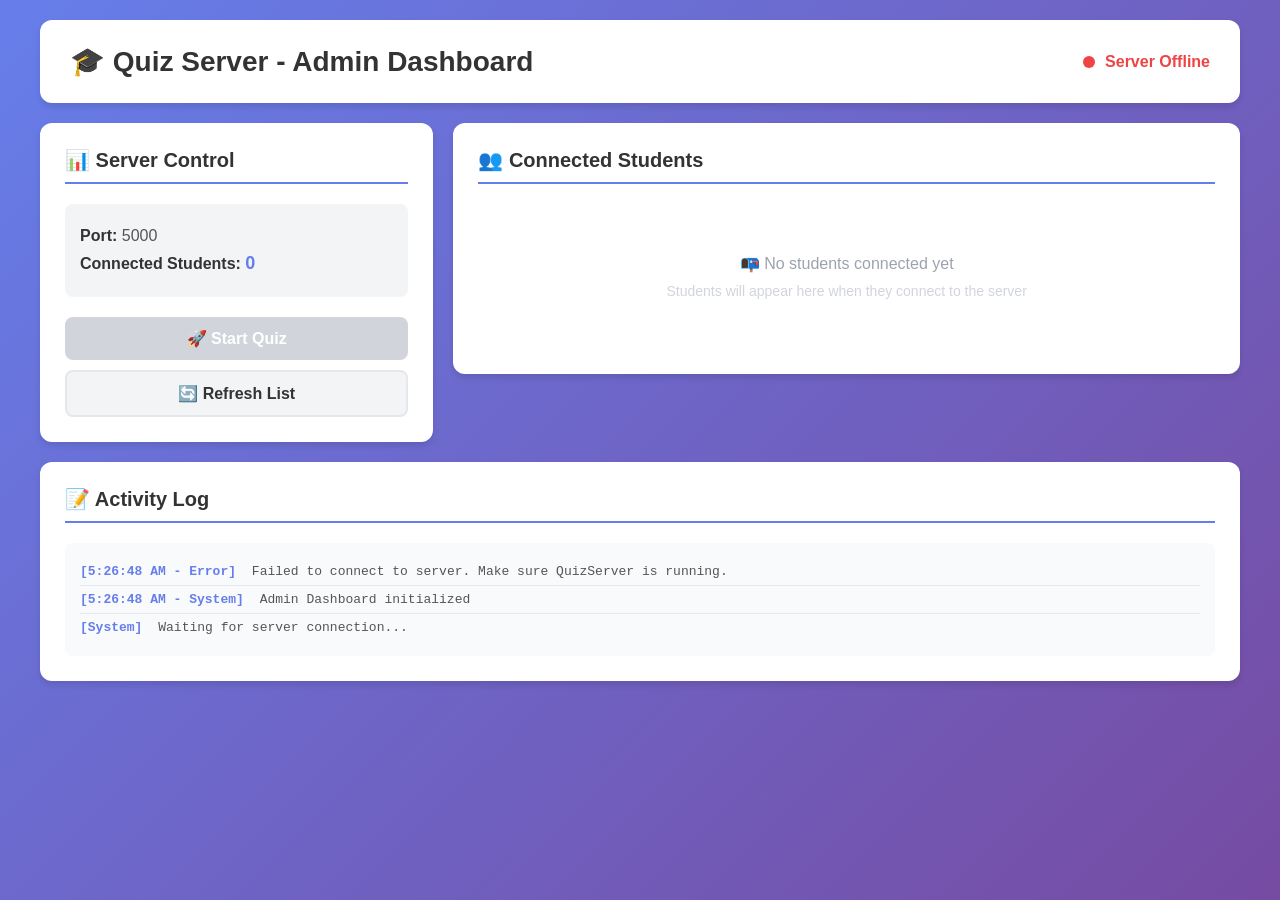
==== frontend/index.html @ bc6ba9d6 "Create admindashboard.html" ====
<!DOCTYPE html>
<html lang="en">
<head>
    <meta charset="UTF-8">
    <meta name="viewport" content="width=device-width, initial-scale=1.0">
    <title>Admin Dashboard - Quiz Server</title>
    <link rel="stylesheet" href="styles.css">
</head>
<body>
    <div class="container">
        <header>
            <h1>🎓 Quiz Server - Admin Dashboard</h1>
            <div class="server-status">
                <span id="status-indicator" class="status-dot offline"></span>
                <span id="status-text">Server Offline</span>
            </div>
        </header>

        <main>
            <section class="control-panel">
                <div class="card">
                    <h2>📊 Server Control</h2>
                    <div class="server-info">
                        <p><strong>Port:</strong> <span id="server-port">5000</span></p>
                        <p><strong>Connected Students:</strong> <span id="student-count">0</span></p>
                    </div>
                    <div class="button-group">
                        <button id="start-quiz-btn" class="btn btn-primary" disabled>
                            🚀 Start Quiz
                        </button>
                        <button id="refresh-btn" class="btn btn-secondary">
                            🔄 Refresh List
                        </button>
                    </div>
                </div>
            </section>

            <section class="students-section">
                <div class="card">
                    <h2>👥 Connected Students</h2>
                    <div id="students-list" class="students-list">
                        <div class="empty-state">
                            <p>📭 No students connected yet</p>
                            <p class="hint">Students will appear here when they connect to the server</p>
                        </div>
                    </div>
                </div>
            </section>

            <section class="logs-section">
                <div class="card">
                    <h2>📝 Activity Log</h2>
                    <div id="activity-log" class="activity-log">
                        <div class="log-entry">
                            <span class="timestamp">[System]</span>
                            <span>Waiting for server connection...</span>
                        </div>
                    </div>
                </div>
            </section>
        </main>
    </div>

    <script src="app.js"></script>
</body>
</html>
---- frontend/styles.css ----
* {
    margin: 0;
    padding: 0;
    box-sizing: border-box;
}

body {
    font-family: 'Segoe UI', Tahoma, Geneva, Verdana, sans-serif;
    background: linear-gradient(135deg, #667eea 0%, #764ba2 100%);
    min-height: 100vh;
    padding: 20px;
}

.container {
    max-width: 1200px;
    margin: 0 auto;
}

header {
    background: white;
    padding: 25px 30px;
    border-radius: 12px;
    margin-bottom: 20px;
    box-shadow: 0 4px 6px rgba(0, 0, 0, 0.1);
    display: flex;
    justify-content: space-between;
    align-items: center;
}

header h1 {
    color: #333;
    font-size: 28px;
}

.server-status {
    display: flex;
    align-items: center;
    gap: 10px;
    font-weight: 600;
}

.status-dot {
    width: 12px;
    height: 12px;
    border-radius: 50%;
    display: inline-block;
}

.status-dot.online {
    background: #10b981;
    box-shadow: 0 0 10px #10b981;
    animation: pulse 2s infinite;
}

.status-dot.offline {
    background: #ef4444;
}

@keyframes pulse {
    0%, 100% { opacity: 1; }
    50% { opacity: 0.5; }
}

main {
    display: grid;
    grid-template-columns: 1fr 2fr;
    gap: 20px;
}

.card {
    background: white;
    padding: 25px;
    border-radius: 12px;
    box-shadow: 0 4px 6px rgba(0, 0, 0, 0.1);
}

.card h2 {
    color: #333;
    margin-bottom: 20px;
    font-size: 20px;
    border-bottom: 2px solid #667eea;
    padding-bottom: 10px;
}

.control-panel {
    grid-column: 1;
}

.students-section {
    grid-column: 2;
    grid-row: 1;
}

.logs-section {
    grid-column: 1 / -1;
}

.server-info {
    background: #f3f4f6;
    padding: 15px;
    border-radius: 8px;
    margin-bottom: 20px;
}

.server-info p {
    margin: 8px 0;
    color: #555;
}

.server-info strong {
    color: #333;
}

#student-count {
    color: #667eea;
    font-weight: bold;
    font-size: 18px;
}

.button-group {
    display: flex;
    flex-direction: column;
    gap: 10px;
}

.btn {
    padding: 12px 24px;
    border: none;
    border-radius: 8px;
    font-size: 16px;
    font-weight: 600;
    cursor: pointer;
    transition: all 0.3s ease;
}

.btn-primary {
    background: linear-gradient(135deg, #667eea 0%, #764ba2 100%);
    color: white;
}

.btn-primary:hover:not(:disabled) {
    transform: translateY(-2px);
    box-shadow: 0 6px 12px rgba(102, 126, 234, 0.4);
}

.btn-primary:disabled {
    background: #d1d5db;
    cursor: not-allowed;
}

.btn-secondary {
    background: #f3f4f6;
    color: #333;
    border: 2px solid #e5e7eb;
}

.btn-secondary:hover {
    background: #e5e7eb;
}

.students-list {
    max-height: 400px;
    overflow-y: auto;
}

.empty-state {
    text-align: center;
    padding: 40px 20px;
    color: #9ca3af;
}

.empty-state p {
    margin: 10px 0;
}

.hint {
    font-size: 14px;
    color: #d1d5db;
}

.student-item {
    display: flex;
    align-items: center;
    justify-content: space-between;
    padding: 15px;
    margin-bottom: 10px;
    background: #f9fafb;
    border-radius: 8px;
    border-left: 4px solid #667eea;
    transition: all 0.3s ease;
}

.student-item:hover {
    background: #f3f4f6;
    transform: translateX(5px);
}

.student-info {
    display: flex;
    align-items: center;
    gap: 12px;
}

.student-avatar {
    width: 40px;
    height: 40px;
    border-radius: 50%;
    background: linear-gradient(135deg, #667eea 0%, #764ba2 100%);
    display: flex;
    align-items: center;
    justify-content: center;
    color: white;
    font-weight: bold;
    font-size: 18px;
}

.student-name {
    font-weight: 600;
    color: #333;
}

.student-status {
    color: #10b981;
    font-size: 12px;
    font-weight: 600;
}

.activity-log {
    max-height: 250px;
    overflow-y: auto;
    background: #f9fafb;
    padding: 15px;
    border-radius: 8px;
    font-family: 'Courier New', monospace;
    font-size: 13px;
}

.log-entry {
    padding: 6px 0;
    border-bottom: 1px solid #e5e7eb;
    color: #555;
}

.log-entry:last-child {
    border-bottom: none;
}

.timestamp {
    color: #667eea;
    font-weight: bold;
    margin-right: 8px;
}

/* Scrollbar styling */
::-webkit-scrollbar {
    width: 8px;
}

::-webkit-scrollbar-track {
    background: #f1f1f1;
    border-radius: 4px;
}

::-webkit-scrollbar-thumb {
    background: #667eea;
    border-radius: 4px;
}

::-webkit-scrollbar-thumb:hover {
    background: #764ba2;
}

@media (max-width: 968px) {
    main {
        grid-template-columns: 1fr;
    }
    
    .control-panel,
    .students-section,
    .logs-section {
        grid-column: 1;
    }
}
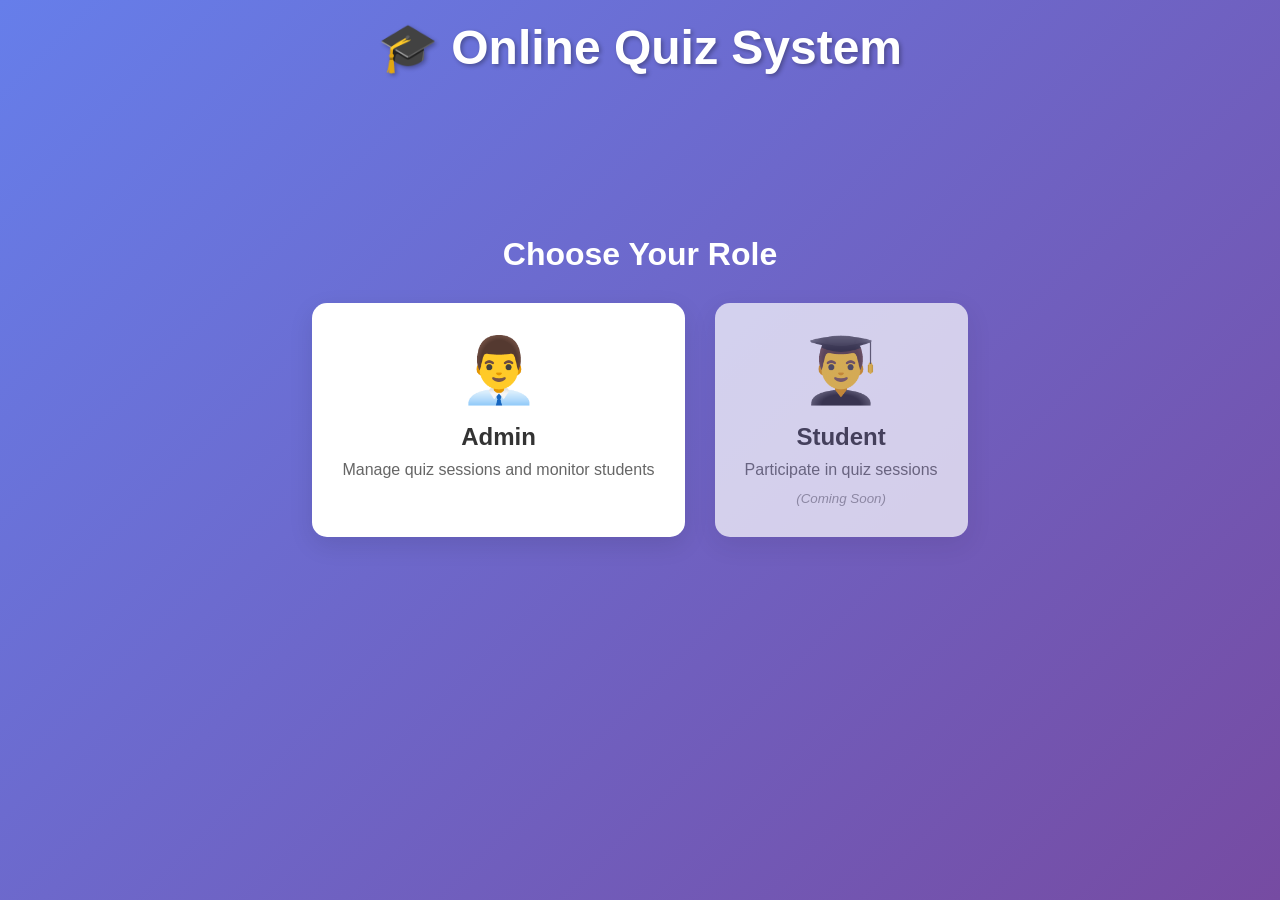
==== commit dab42590: "Change Basic frontend folder structure" ====
--- a/frontend/index.html
+++ b/frontend/index.html
@@ -3,64 +3,35 @@
 <head>
     <meta charset="UTF-8">
     <meta name="viewport" content="width=device-width, initial-scale=1.0">
-    <title>Admin Dashboard - Quiz Server</title>
-    <link rel="stylesheet" href="styles.css">
+    <title>Quiz System</title>
+    <link rel="stylesheet" href="styles/main.css">
 </head>
 <body>
     <div class="container">
         <header>
-            <h1>🎓 Quiz Server - Admin Dashboard</h1>
-            <div class="server-status">
-                <span id="status-indicator" class="status-dot offline"></span>
-                <span id="status-text">Server Offline</span>
-            </div>
+            <h1>🎓 Online Quiz System</h1>
         </header>
-
-        <main>
-            <section class="control-panel">
-                <div class="card">
-                    <h2>📊 Server Control</h2>
-                    <div class="server-info">
-                        <p><strong>Port:</strong> <span id="server-port">5000</span></p>
-                        <p><strong>Connected Students:</strong> <span id="student-count">0</span></p>
-                    </div>
-                    <div class="button-group">
-                        <button id="start-quiz-btn" class="btn btn-primary" disabled>
-                            🚀 Start Quiz
-                        </button>
-                        <button id="refresh-btn" class="btn btn-secondary">
-                            🔄 Refresh List
-                        </button>
+        
+        <main class="landing-page">
+            <div class="role-selection">
+                <h2>Choose Your Role</h2>
+                <div class="role-cards">
+                    <a href="pages/admin.html" class="role-card admin-card">
+                        <div class="card-icon">👨‍💼</div>
+                        <h3>Admin</h3>
+                        <p>Manage quiz sessions and monitor students</p>
+                    </a>
+                    <div class="role-card student-card">
+                        <div class="card-icon">👨‍🎓</div>
+                        <h3>Student</h3>
+                        <p>Participate in quiz sessions</p>
+                        <small>(Coming Soon)</small>
                     </div>
                 </div>
-            </section>
-
-            <section class="students-section">
-                <div class="card">
-                    <h2>👥 Connected Students</h2>
-                    <div id="students-list" class="students-list">
-                        <div class="empty-state">
-                            <p>📭 No students connected yet</p>
-                            <p class="hint">Students will appear here when they connect to the server</p>
-                        </div>
-                    </div>
-                </div>
-            </section>
-
-            <section class="logs-section">
-                <div class="card">
-                    <h2>📝 Activity Log</h2>
-                    <div id="activity-log" class="activity-log">
-                        <div class="log-entry">
-                            <span class="timestamp">[System]</span>
-                            <span>Waiting for server connection...</span>
-                        </div>
-                    </div>
-                </div>
-            </section>
+            </div>
         </main>
     </div>
 
-    <script src="app.js"></script>
+    <script type="module" src="js/main/app.js"></script>
 </body>
-</html>
+</html>
--- a/frontend/styles/main.css
+++ b/frontend/styles/main.css
@@ -0,0 +1,110 @@
+* {
+    margin: 0;
+    padding: 0;
+    box-sizing: border-box;
+}
+
+body {
+    font-family: 'Segoe UI', Tahoma, Geneva, Verdana, sans-serif;
+    background: linear-gradient(135deg, #667eea 0%, #764ba2 100%);
+    min-height: 100vh;
+    padding: 20px;
+}
+
+.container {
+    max-width: 800px;
+    margin: 0 auto;
+}
+
+header {
+    text-align: center;
+    margin-bottom: 40px;
+}
+
+header h1 {
+    color: white;
+    font-size: 3rem;
+    margin-bottom: 10px;
+    text-shadow: 2px 2px 4px rgba(0, 0, 0, 0.3);
+}
+
+.landing-page {
+    display: flex;
+    justify-content: center;
+    align-items: center;
+    min-height: 60vh;
+}
+
+.role-selection {
+    text-align: center;
+}
+
+.role-selection h2 {
+    color: white;
+    font-size: 2rem;
+    margin-bottom: 30px;
+}
+
+.role-cards {
+    display: flex;
+    gap: 30px;
+    justify-content: center;
+    flex-wrap: wrap;
+}
+
+.role-card {
+    background: white;
+    padding: 30px;
+    border-radius: 15px;
+    text-decoration: none;
+    color: inherit;
+    transition: all 0.3s ease;
+    box-shadow: 0 8px 25px rgba(0, 0, 0, 0.1);
+    min-width: 250px;
+}
+
+.role-card:hover {
+    transform: translateY(-10px);
+    box-shadow: 0 15px 35px rgba(0, 0, 0, 0.2);
+}
+
+.card-icon {
+    font-size: 4rem;
+    margin-bottom: 15px;
+}
+
+.role-card h3 {
+    color: #333;
+    font-size: 1.5rem;
+    margin-bottom: 10px;
+}
+
+.role-card p {
+    color: #666;
+    margin-bottom: 10px;
+}
+
+.role-card small {
+    color: #999;
+    font-style: italic;
+}
+
+.student-card {
+    opacity: 0.7;
+    cursor: not-allowed;
+}
+
+@media (max-width: 768px) {
+    .role-cards {
+        flex-direction: column;
+        align-items: center;
+    }
+    
+    header h1 {
+        font-size: 2rem;
+    }
+    
+    .role-selection h2 {
+        font-size: 1.5rem;
+    }
+}
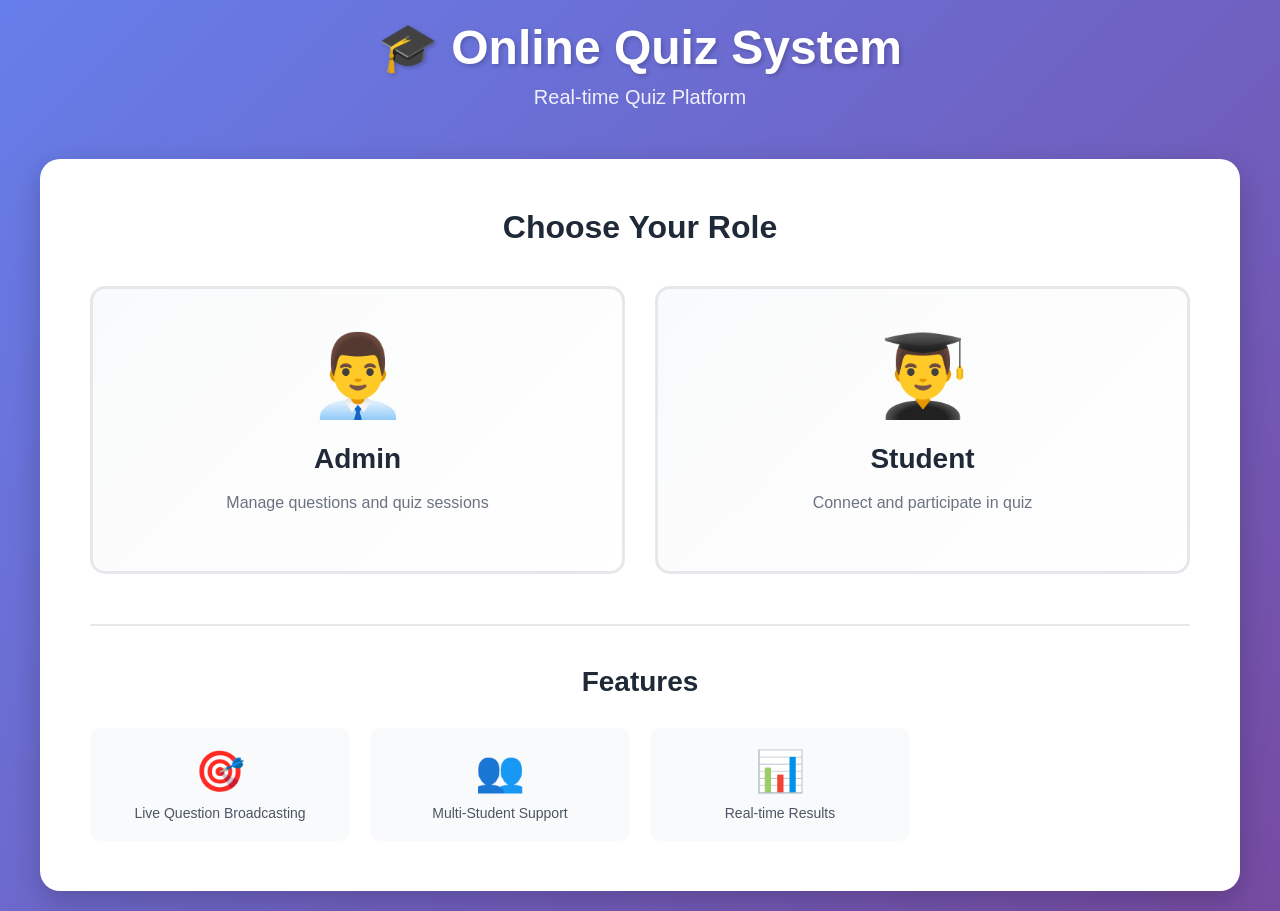
==== commit 3cd419ff: "membr 3" ====
--- a/frontend/index.html
+++ b/frontend/index.html
@@ -10,6 +10,7 @@
     <div class="container">
         <header>
             <h1>🎓 Online Quiz System</h1>
+            <p class="subtitle">Real-time Quiz Platform</p>
         </header>
         
         <main class="landing-page">
@@ -19,13 +20,31 @@
                     <a href="pages/admin.html" class="role-card admin-card">
                         <div class="card-icon">👨‍💼</div>
                         <h3>Admin</h3>
-                        <p>Manage quiz sessions and monitor students</p>
+                        <p>Manage questions and quiz sessions</p>
                     </a>
-                    <div class="role-card student-card">
+                    <a href="pages/student.html" class="role-card student-card">
                         <div class="card-icon">👨‍🎓</div>
                         <h3>Student</h3>
-                        <p>Participate in quiz sessions</p>
-                        <small>(Coming Soon)</small>
+                        <p>Connect and participate in quiz</p>
+                    </a>
+                </div>
+            </div>
+
+            <div class="features">
+                <h3>Features</h3>
+                <div class="feature-list">
+                    
+                    <div class="feature-item">
+                        <span>🎯</span>
+                        <p>Live Question Broadcasting</p>
+                    </div>
+                    <div class="feature-item">
+                        <span>👥</span>
+                        <p>Multi-Student Support</p>
+                    </div>
+                    <div class="feature-item">
+                        <span>📊</span>
+                        <p>Real-time Results</p>
                     </div>
                 </div>
             </div>
--- a/frontend/styles/main.css
+++ b/frontend/styles/main.css
@@ -1,110 +1,218 @@
+/* Landing Page Styles */
 * {
-    margin: 0;
-    padding: 0;
-    box-sizing: border-box;
+  margin: 0;
+  padding: 0;
+  box-sizing: border-box;
 }
 
 body {
-    font-family: 'Segoe UI', Tahoma, Geneva, Verdana, sans-serif;
-    background: linear-gradient(135deg, #667eea 0%, #764ba2 100%);
-    min-height: 100vh;
-    padding: 20px;
+  font-family: 'Segoe UI', Tahoma, Geneva, Verdana, sans-serif;
+  background: linear-gradient(135deg, #667eea 0%, #764ba2 100%);
+  min-height: 100vh;
+  display: flex;
+  align-items: center;
+  justify-content: center;
+  padding: 20px;
 }
 
 .container {
-    max-width: 800px;
-    margin: 0 auto;
+  max-width: 1200px;
+  width: 100%;
 }
 
 header {
-    text-align: center;
-    margin-bottom: 40px;
+  text-align: center;
+  margin-bottom: 50px;
+  color: white;
 }
 
 header h1 {
-    color: white;
-    font-size: 3rem;
-    margin-bottom: 10px;
-    text-shadow: 2px 2px 4px rgba(0, 0, 0, 0.3);
+  font-size: 48px;
+  margin-bottom: 10px;
+  text-shadow: 2px 2px 4px rgba(0, 0, 0, 0.2);
+}
+
+.subtitle {
+  font-size: 20px;
+  opacity: 0.9;
 }
 
 .landing-page {
-    display: flex;
-    justify-content: center;
-    align-items: center;
-    min-height: 60vh;
+  background: white;
+  padding: 50px;
+  border-radius: 20px;
+  box-shadow: 0 10px 30px rgba(0, 0, 0, 0.2);
 }
 
 .role-selection {
-    text-align: center;
+  margin-bottom: 50px;
 }
 
 .role-selection h2 {
-    color: white;
-    font-size: 2rem;
-    margin-bottom: 30px;
+  text-align: center;
+  color: #1f2937;
+  font-size: 32px;
+  margin-bottom: 40px;
 }
 
 .role-cards {
-    display: flex;
-    gap: 30px;
-    justify-content: center;
-    flex-wrap: wrap;
+  display: grid;
+  grid-template-columns: repeat(2, 1fr);
+  gap: 30px;
 }
 
 .role-card {
-    background: white;
-    padding: 30px;
-    border-radius: 15px;
-    text-decoration: none;
-    color: inherit;
-    transition: all 0.3s ease;
-    box-shadow: 0 8px 25px rgba(0, 0, 0, 0.1);
-    min-width: 250px;
+  background: linear-gradient(135deg, #f9fafb 0%, #ffffff 100%);
+  padding: 40px;
+  border-radius: 15px;
+  text-align: center;
+  cursor: pointer;
+  transition: all 0.3s ease;
+  border: 3px solid #e5e7eb;
+  text-decoration: none;
+  color: inherit;
+  position: relative;
+  overflow: hidden;
+}
+
+.role-card::before {
+  content: '';
+  position: absolute;
+  top: 0;
+  left: 0;
+  right: 0;
+  bottom: 0;
+  background: linear-gradient(135deg, #667eea 0%, #764ba2 100%);
+  opacity: 0;
+  transition: opacity 0.3s;
+  z-index: 0;
+}
+
+.role-card:hover::before {
+  opacity: 0.1;
 }
 
 .role-card:hover {
-    transform: translateY(-10px);
-    box-shadow: 0 15px 35px rgba(0, 0, 0, 0.2);
+  transform: translateY(-10px);
+  box-shadow: 0 15px 30px rgba(102, 126, 234, 0.3);
+  border-color: #667eea;
+}
+
+.role-card > * {
+  position: relative;
+  z-index: 1;
 }
 
 .card-icon {
-    font-size: 4rem;
-    margin-bottom: 15px;
+  font-size: 80px;
+  margin-bottom: 20px;
 }
 
 .role-card h3 {
-    color: #333;
-    font-size: 1.5rem;
-    margin-bottom: 10px;
+  color: #1f2937;
+  font-size: 28px;
+  margin-bottom: 15px;
 }
 
 .role-card p {
-    color: #666;
-    margin-bottom: 10px;
-}
-
-.role-card small {
-    color: #999;
-    font-style: italic;
-}
-
-.student-card {
-    opacity: 0.7;
-    cursor: not-allowed;
+  color: #6b7280;
+  font-size: 16px;
+  margin-bottom: 15px;
+  line-height: 1.6;
+}
+
+.badge {
+  display: inline-block;
+  background: #667eea;
+  color: white;
+  padding: 6px 16px;
+  border-radius: 20px;
+  font-size: 13px;
+  font-weight: 600;
+}
+
+/* Features Section */
+.features {
+  border-top: 2px solid #e5e7eb;
+  padding-top: 40px;
+}
+
+.features h3 {
+  text-align: center;
+  color: #1f2937;
+  font-size: 28px;
+  margin-bottom: 30px;
+}
+
+.feature-list {
+  display: grid;
+  grid-template-columns: repeat(4, 1fr);
+  gap: 20px;
+}
+
+.feature-item {
+  text-align: center;
+  padding: 20px;
+  background: #f9fafb;
+  border-radius: 10px;
+  transition: all 0.3s;
+}
+
+.feature-item:hover {
+  transform: translateY(-5px);
+  box-shadow: 0 8px 16px rgba(0, 0, 0, 0.1);
+}
+
+.feature-item span {
+  font-size: 40px;
+  display: block;
+  margin-bottom: 10px;
+}
+
+.feature-item p {
+  color: #4b5563;
+  font-size: 14px;
+  font-weight: 500;
+}
+
+/* Responsive */
+@media (max-width: 1024px) {
+  .role-cards {
+    grid-template-columns: 1fr;
+  }
+
+  .feature-list {
+    grid-template-columns: repeat(2, 1fr);
+  }
 }
 
 @media (max-width: 768px) {
-    .role-cards {
-        flex-direction: column;
-        align-items: center;
-    }
-    
-    header h1 {
-        font-size: 2rem;
-    }
-    
-    .role-selection h2 {
-        font-size: 1.5rem;
-    }
+  header h1 {
+    font-size: 32px;
+  }
+
+  .subtitle {
+    font-size: 16px;
+  }
+
+  .landing-page {
+    padding: 30px 20px;
+  }
+
+  .role-selection h2,
+  .features h3 {
+    font-size: 24px;
+  }
+
+  .feature-list {
+    grid-template-columns: 1fr;
+  }
+
+  .card-icon {
+    font-size: 60px;
+  }
+
+  .role-card h3 {
+    font-size: 22px;
+  }
 }
